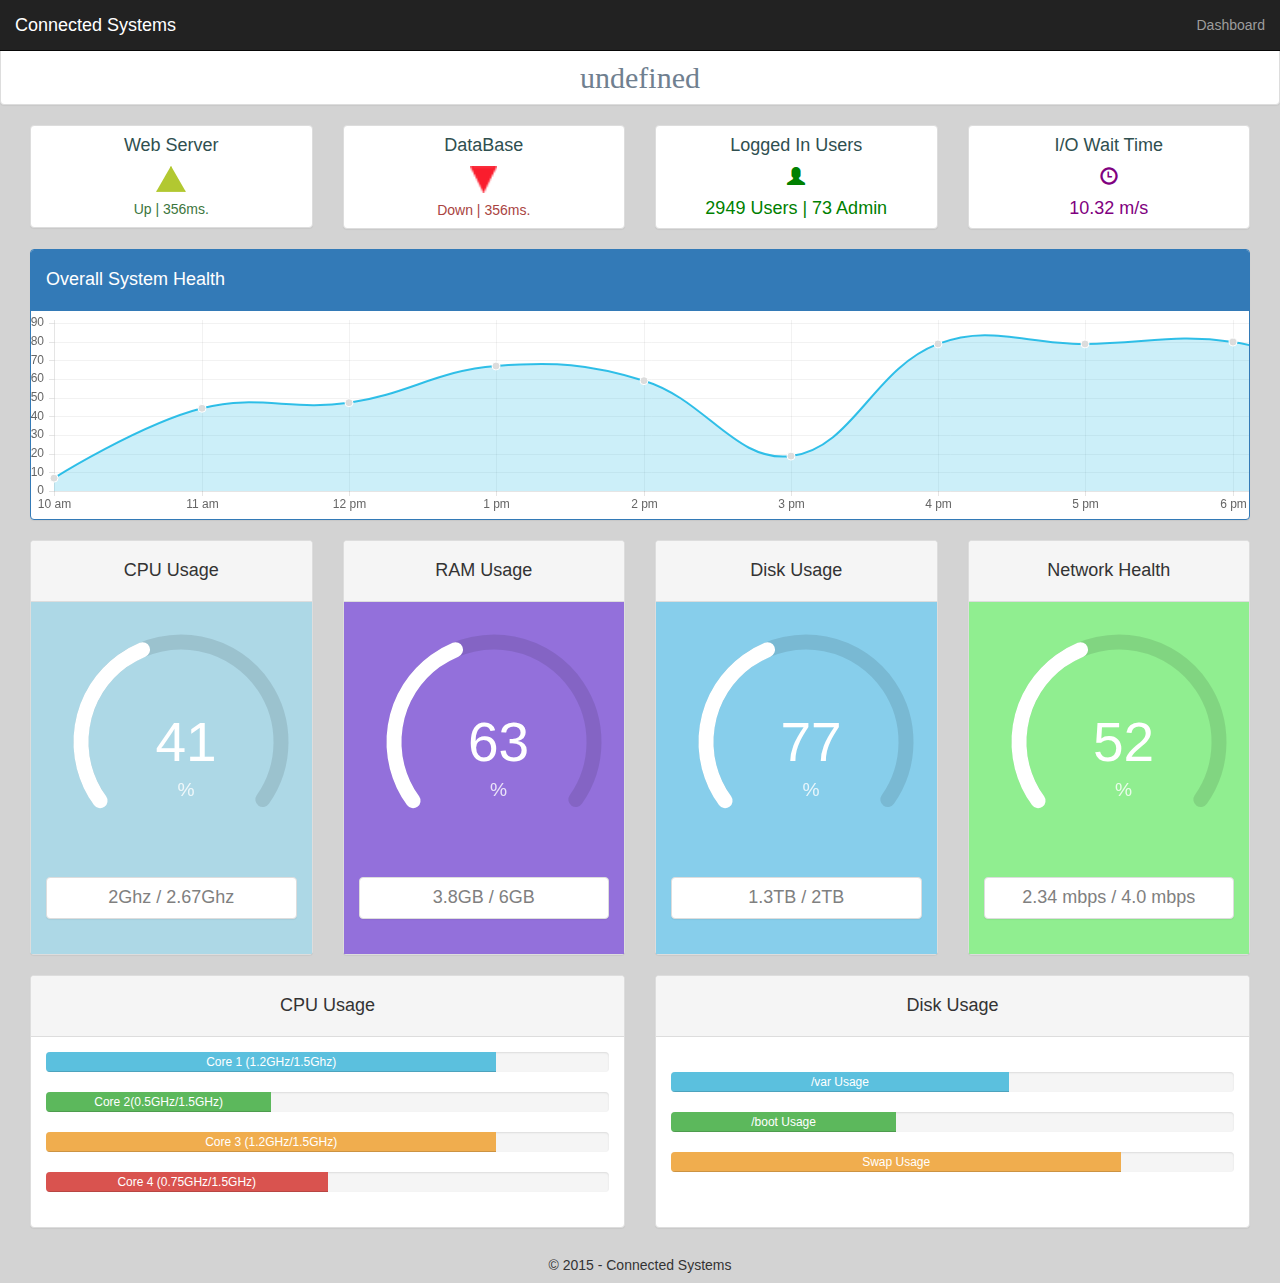
==== system.html @ 48101186 "Adding the project to github repo with all functionality." ====
﻿
<!DOCTYPE html>
<html lang="en">
<head>
    <meta charset="utf-8">
    <meta http-equiv="X-UA-Compatible" content="IE=edge">
    <meta name="viewport" content="width=device-width, initial-scale=1">
    <!-- The above 3 meta tags *must* come first in the head; any other head content must come *after* these tags -->
    <meta name="description" content="">
    <meta name="author" content="">
        <title > Connected Systems</title > 
        <!-- Bootstrap core CSS -->
        <link href="css/bootstrap.min.css" rel="stylesheet" >
    <script src="js/Chart.js"> </script>
    <script src="js/jquery-2.1.4.min.js"></script>
    <script src="js/jquery.AshAlom.gaugeMeter-2.0.0.min.js"></script>
    
    <script>
        function getUrlVars() {
            var vars = {};
            var parts = window.location.href.replace(/[?&]+([^=&]+)=([^&]*)/gi, function (m, key, value) {
                vars[key] = value;
            });
            return vars;
        }
        function getRandomizer(bottom, top)
        {
                return ~~(Math.floor(Math.random() * (1 + top - bottom))) + bottom;
        }
    </script>
    <style>
        body {
            background-color: lightgray;
        }
    </style>
</head>

<body>
    <nav class="navbar navbar-inverse navbar-fixed-top">
        <div class="container-fluid">
            <div class="navbar-header">
                <a class="navbar-brand" href="index.html">Connected Systems</a>
            </div>
            <div id="navbar" class="navbar-collapse collapse">
                <ul class="nav navbar-nav navbar-right">
                    <li><a href="index.html">Dashboard</a></li>
                </ul>
            </div>
        </div>
    </nav>
    <br><br>
    <div class="text-center">
        <div class=" panel panel-default">
            <h2 style="color:slategrey; font-family:Kartika">
                <script>
                    document.writeln(getUrlVars()["system"]);
                </script>

            </h2>
        </div>
    </div>
    <div class=" col-md-12 col-sm-12" style=" color:darkslategray">
        <div class=" col-md-3 col-sm3">
            <div class=" panel panel-default">
                <div class="text-center" style="margin-top:10px ">
                    <h4>Web Server</h4>
                    <p id="demo"></p>
                    <img title="Server Up" src="up.png" alt="up"> <h5 class="text-success">Up | 356ms.</h5>
                </div>
            </div>
        </div>
        <div class=" col-md-3 col-sm3">
            <div class="panel panel-default">
                <div class="text-center">
                    <h4>DataBase</h4>
                    <img title="Database Down" src="down.png" height="27" width="27" alt=""> <h5 class="text-danger">Down | 356ms.</h5>
                </div>
            </div>
        </div>
        <div class=" col-md-3 col-sm3">
            <div class="panel panel-default text-center">
                <h4>Logged In Users</h4>
                <h4><span style=" color:green" class="glyphicon glyphicon-user "></span></h4><h4 style="color:green" class="random"></h4>
            </div>
        </div>
        <div class=" col-md-3 col-sm3">
            <div class="panel panel-default">
                <div class="text-center">
                    <h4>I/O Wait Time</h4>
                    <h4><span title="10.32 m/s" style="color:purple" class="glyphicon glyphicon-time "></span></h4><h4 style="color:purple">10.32 m/s</h4>
                </div>
            </div>
        </div>
        <div class="col-sm-12">
            <div class="panel panel-default panel-primary">
                <div class="panel-heading"><h4>Overall System Health</h4></div>
                <div style="width:100% ">
                    <div>
                        <canvas id="canvas" height="50" width="300"></canvas>
                    </div>
                </div>
            </div>
        </div>
    </div>
    <script>
                var randomScalingFactor = function () { return Math.round(Math.random() * 100) };
                var lineChartData = {
                    labels: ["10 am", "11 am", "12 pm", "1 pm", "2 pm", "3 pm", "4 pm", "5 pm", "6 pm"],
                    datasets: [
                        {
                            label: "My First dataset",
                            fillColor: "rgba(0, 176, 226, 0.2)",
                            strokeColor: "rgba(0, 176, 226, 0.8)",
                            pointColor: "rgba(220,220,220,1)",
                            pointStrokeColor: "#fff",
                            pointHighlightStroke: "rgba(220,220,220,1)",
                            data: [randomScalingFactor(), randomScalingFactor(), randomScalingFactor(), randomScalingFactor(), randomScalingFactor(), randomScalingFactor(), randomScalingFactor(), randomScalingFactor(), randomScalingFactor(), randomScalingFactor()]
                        },
                    ]

                }

                window.onload = function () {
                    var ctx = document.getElementById("canvas").getContext("2d");
                    window.myLine = new Chart(ctx).Line(lineChartData, {
                        responsive: true
                    });
                }
    </script>
    <div class="col-md-12 col-sm-12 center-block text-center">
        <div class="col-md-3 col-sm-3">
            <div class="panel panel-default">
                <div class="panel-heading"> <h4 class="text-center">CPU Usage</h4></div>
                <div style="background-color:lightblue;" class="panel-body">
                    <div title="2GHz / 2.67GHz" class="GaugeMeter pad" id="PreviewGaugeMeter_2" data-percent="81" data-size="250" data-theme="White" data-back="RGBa(0,0,0,.1)" data-animate_gauge_colors="1" data-animate_text_colors="1" data-width="15" data-label="%" data-style="Arch" data-label_color="#FFF"></div>
                    <div class="panel panel-default">
                        <h4 class="text-success text-center" style="color:gray">2Ghz / 2.67Ghz</h4>
                    </div>
                </div>
            </div>
        </div>
        <div class="col-md-3 col-sm-3">
            <div class="panel panel-default">
                <div class="panel-heading"> <h4 class="text-center">RAM Usage</h4></div>
                <div style="background-color:mediumpurple" class="panel-body">
                    <div title="3.8GB / 6GB" class="GaugeMeter pad" id="PreviewGaugeMeter_2" data-percent="63" data-size="250" data-theme="White" data-back="RGBa(0,0,0,.1)" data-animate_gauge_colors="1" data-animate_text_colors="1" data-width="15" data-label="%" data-style="Arch" data-label_color="#FFF"></div>
                    <div class="panel panel-default">
                        <h4 class="text-success text-center" style="color:gray">3.8GB / 6GB</h4>
                    </div>
                </div>
            </div>
        </div>
        <div class="col-md-3 col-sm-3 ">
            <div class="panel panel-default">
                <div class="panel-heading"> <h4 class="text-center">Disk Usage</h4></div>
                <div style="background-color:skyblue" class="panel-body">
                    <div title="1.3TB / 2TB" class="GaugeMeter pad" id="PreviewGaugeMeter_2" data-percent="77" data-size="250" data-theme="White" data-back="RGBa(0,0,0,.1)" data-animate_gauge_colors="1" data-animate_text_colors="1" data-width="15" data-label="%" data-style="Arch" data-label_color="#FFF"></div>
                    <div class="panel panel-default">
                        <h4 class="text-success text-center" style="color:gray">1.3TB / 2TB</h4>
                    </div>
                </div>
            </div>
        </div>
        <div class="col-md-3 col-sm-3">
            <div class="panel panel-default">
                <div class="panel-heading"> <h4 class="text-center">Network Health</h4></div>
                <div style="background-color:lightgreen" class="panel-body">
                    <div title="2.34 mbps / 4.0 mbps" class="GaugeMeter pad" id="PreviewGaugeMeter_2" data-percent="52" data-size="250" data-theme="White" data-back="RGBa(0,0,0,.1)" data-animate_gauge_colors="1" data-animate_text_colors="1" data-width="15" data-label="%" data-style="Arch" data-label_color="#FFF"></div>
                    <div class="panel panel-default">
                        <h4 class="text-success text-center" style="color:gray">2.34 mbps / 4.0 mbps</h4>
                    </div>
                </div>
            </div>
        </div>
        <script>$(".GaugeMeter").gaugeMeter();</script>
        <div class="col-md-6 col-sm-6">
            <div class="panel panel-default">
                <div class="panel-heading"><h4>CPU Usage</h4></div>
                <div class="panel-body">

                    <div class="progress">
                        <div class="progress-bar progress-bar-info" style="width:80%">Core 1 (1.2GHz/1.5Ghz)</div>
                    </div>
                    <div class="progress">
                        <div class="progress-bar progress-bar-success" style="width: 40%">Core 2(0.5GHz/1.5GHz)</div>
                    </div>
                    <div class="progress">
                        <div class="progress-bar progress-bar-warning" style="width: 80%">Core 3 (1.2GHz/1.5GHz)</div>
                    </div>
                    <div class="progress">
                        <div class="progress-bar progress-bar-danger" style="width: 50%">Core 4 (0.75GHz/1.5GHz)</div>
                    </div>
                </div>
            </div>
        </div>
        <div class="col-md-6 col-sm-6">
            <div class="panel panel-default">
                <div class="panel-heading"><h4>Disk Usage</h4></div>
                <div class="panel-body">
                    <br />
                    <div class="progress">
                        <div class="progress-bar progress-bar-info" style="width: 60%">/var Usage</div>
                    </div>
                    <div class="progress">
                        <div class="progress-bar progress-bar-success" style="width: 40%">/boot Usage</div>
                    </div>
                    <div class="progress">
                        <div class="progress-bar progress-bar-warning" style="width: 80%">Swap Usage</div>
                    </div>
                    <br />
                </div>
            </div>
        </div>
        <br />
    </div>
    <div class="col-md-12 col-sm-12 text-center">
        <h5>© 2015 - Connected Systems</h5>
         </div>
            <!-- Bootstrap core JavaScript
            ================================================== -->
            <!-- Placed at the end of the document so the pages load faster -->
    <script>
    var x = document.getElementsByClassName("random");
    var i;
    var a;
    for (i = 0; i < x.length + 1; i++) {
        x[i].innerHTML = getRandomizer(1000, 3000) + " Users | " + getRandomizer(50, 150) + " Admin";
    }
    </script>

            <script src="https://ajax.googleapis.com/ajax/libs/jquery/1.11.3/jquery.min.js"></script>
            <script>window.jQuery || document.write('<script src="../../assets/js/vendor/jquery.min.js"><\/script>')</script>
            <script src="js/bootstrap.min.js"></script>
</body>

</html>
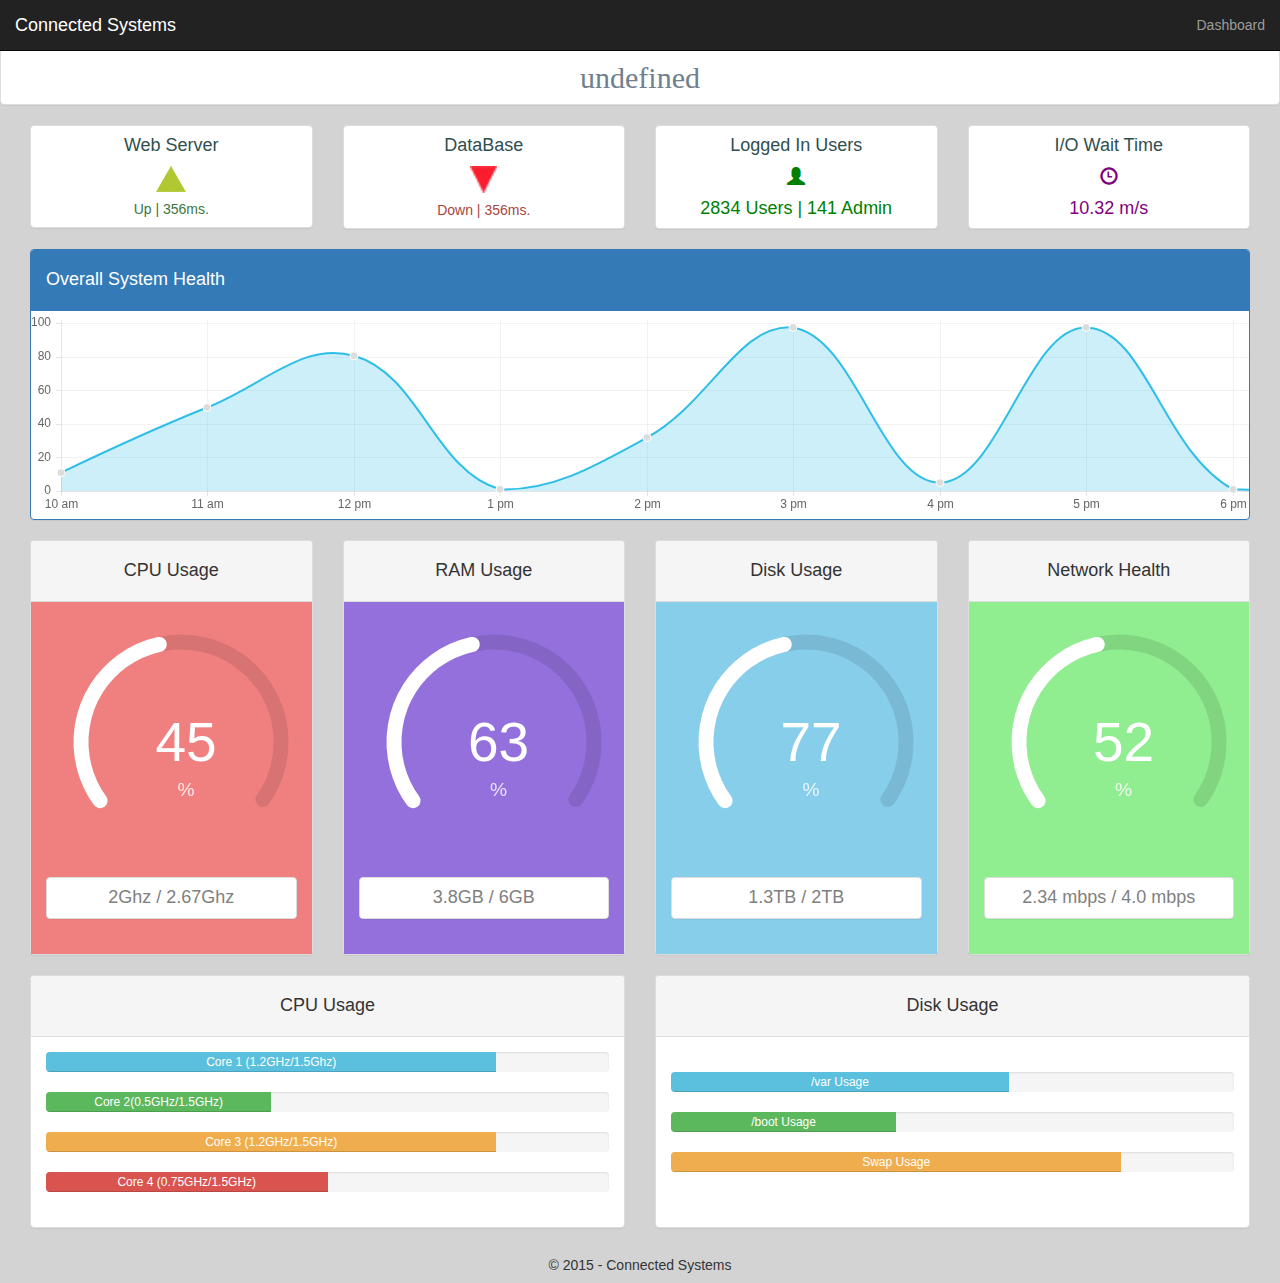
==== commit 4cfc63a7: "Changing the Usage ro red" ====
--- a/system.html
+++ b/system.html
@@ -131,7 +131,7 @@
         <div class="col-md-3 col-sm-3">
             <div class="panel panel-default">
                 <div class="panel-heading"> <h4 class="text-center">CPU Usage</h4></div>
-                <div style="background-color:lightblue;" class="panel-body">
+                <div style="background-color:LightCoral;" class="panel-body">
                     <div title="2GHz / 2.67GHz" class="GaugeMeter pad" id="PreviewGaugeMeter_2" data-percent="81" data-size="250" data-theme="White" data-back="RGBa(0,0,0,.1)" data-animate_gauge_colors="1" data-animate_text_colors="1" data-width="15" data-label="%" data-style="Arch" data-label_color="#FFF"></div>
                     <div class="panel panel-default">
                         <h4 class="text-success text-center" style="color:gray">2Ghz / 2.67Ghz</h4>
